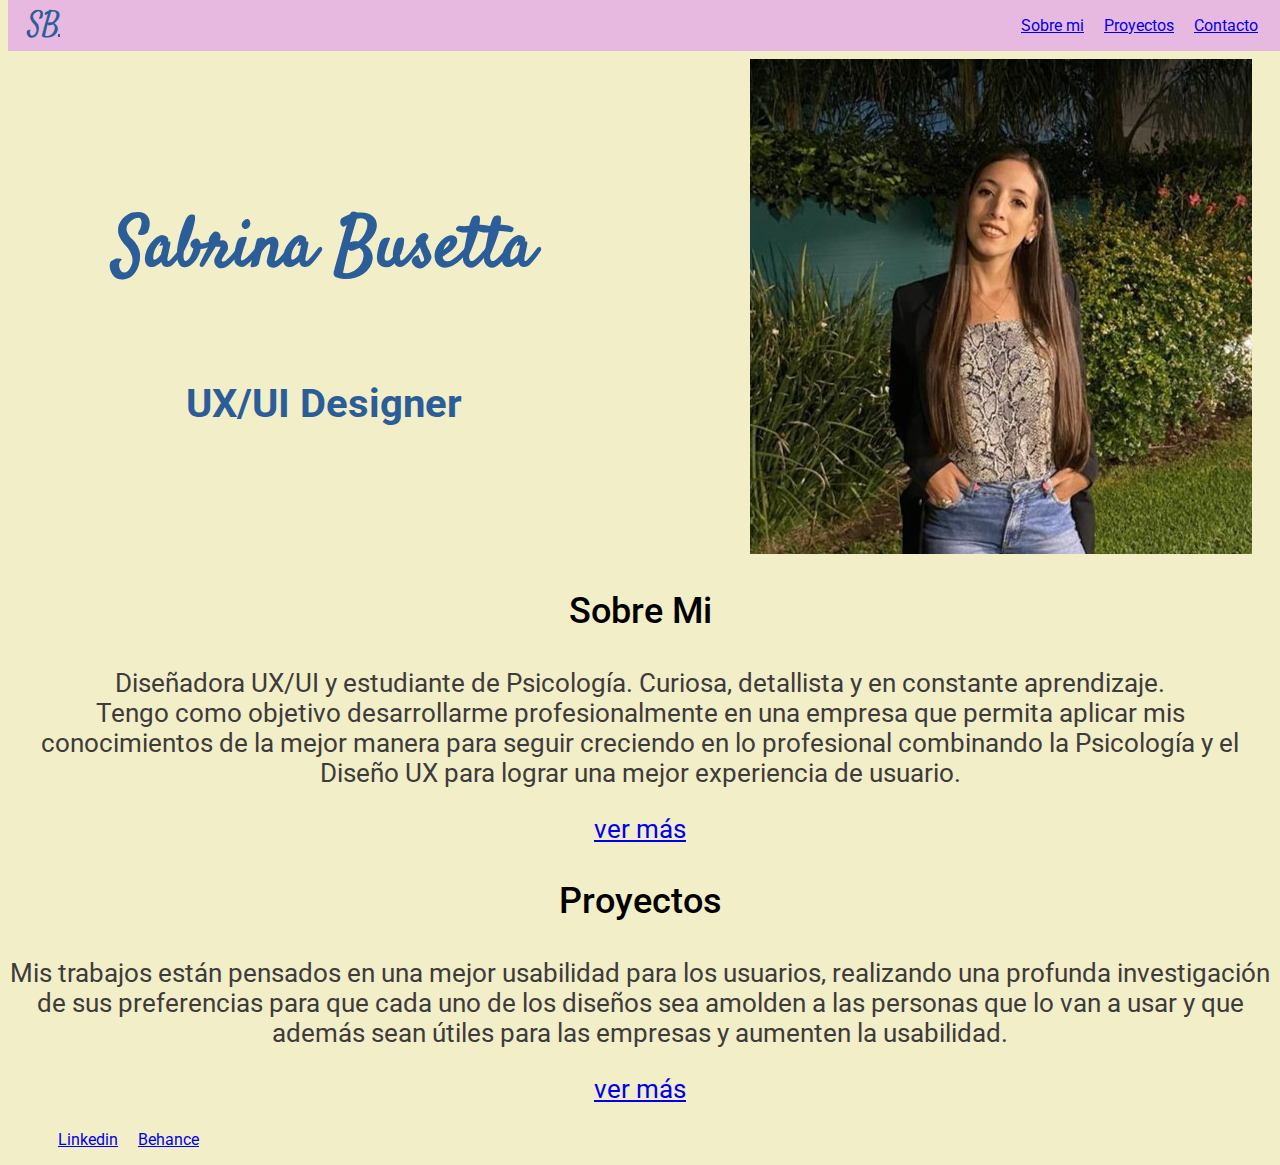
==== index.html @ 0baff555 "primer commit" ====
<!DOCTYPE html>
<html lang="en">

<head>
    <meta charset="UTF-8">
    <meta name="viewport" content="width=device-width, initial-scale=1.0">
    <link rel="stylesheet" href="./CSS/style.css">
    <title>Home</title>
</head>

<body>
    <header>
        <!-- NavBar -->
        <nav>
            <!-- Flex container -->
            <div class="headerLeft">
                <a class="logo" href="index.html">SB</a>
            </div>
            <ul>
                <!-- Flex item -->
                <li><a href="Pag/Sobre mi.html">Sobre mi</a></li>
                <li><a href="Pag/Proyectos.html">Proyectos</a></li>
                <li><a href="Pag/contacto.html">Contacto</a></li>
            </ul>
        </nav>
    </header>

    <main>
        <!-- Contenido principal -->
        <section class="principal">
            <Article class="articleLeft">
                <h1>Sabrina Busetta</h1>
                <h2>UX/UI Designer</h2>
            </Article>
            <Article class="articleDerecha">
                <img src="Img/Perfil web.jpg" alt="Foto de perfil"> 
            </Article>
        </section>

        <!-- Contenido secundario -->
        <section>
            <h3>Sobre Mi</h3>
            <Article class="parrafoGris">
                <p>Diseñadora UX/UI y estudiante de Psicología. Curiosa, detallista y en constante aprendizaje.
                    <br>Tengo como objetivo desarrollarme profesionalmente en una empresa que permita aplicar mis
                    conocimientos de la mejor manera para seguir creciendo en lo profesional combinando la Psicología y
                    el Diseño UX para lograr una mejor experiencia de usuario.
                </p>
                <p class="vermasCeleste"><a href="Pag/Sobre mi.html">ver más</a></p>
            </Article>
        </section>
        <section>
            <h3>Proyectos</h3>
            <article class="parrafoGris">
                <p>Mis trabajos están pensados en una mejor usabilidad para los usuarios, realizando una profunda
                    investigación de sus preferencias para que cada uno de los diseños sea amolden a las personas que lo
                    van a usar y que además sean útiles para las empresas y aumenten la usabilidad.</p>
                <p class="vermasCeleste"><a href="Pag/Proyectos.html">ver más</a></p>
            </article>
        </section>
    </main>

    <!-- Pie de pag -->
    <footer>
        <ul>
            <li><a href="https://www.linkedin.com/in/sabribusetta/" target="_blank">Linkedin</a></li>
            <li><a href="https://www.behance.net/sabribusetta" target="_blank">Behance</a></li>
        </ul>
    </footer>
</body>

</html>
---- CSS/style.css ----
@import url('https://fonts.googleapis.com/css2?family=Satisfy&display=swap');
@import url('https://fonts.googleapis.com/css2?family=Roboto:ital,wght@0,100;0,300;0,400;0,500;0,700;0,900;1,100;1,300;1,400;1,500;1,700;1,900&family=Satisfy&display=swap');

* {
    box-sizing: border-box
}
/* selector por ID*/


/* Selector de Class */

.logo {
    color: #2B5D98;
    font-size: 30px;
    font-family: 'Satisfy', cursive; 
    text-align: left;
}
.parrafoGris {
    color: #3D3B3B;
    font-size: 26px;
    font-family: 'Roboto', sans-serif;
    text-align: center;
}
.vermasCeleste {
    color: #2B5D98;
    text-align:center;
}
.tituloPrincipal {
    text-align: center;
    color: #2B5D98;
}
.tituloProyectos {
    color: #2B5D98;
    font-size: 40px;
    font-family: 'Roboto', sans-serif;
    font-weight: 700;
    text-align:center;
}
.Descripcionproyectoderecha {
    text-align: right; 
}

.centrar { 
    text-align: center;
}

.portada {
    padding: 51px 20px;
    height: 150vh;
    display: flex;
    flex-direction: column;
    justify-content: center;
    align-items: flex-start;
}


/* Etiquetas */
header {
    background-color: #E7B9E0;
    width: 100%;
    top: 0;
    position: fixed;

}
body {
    background-color: #f2eec7;
    font-family: 'Roboto', sans-serif;
}

h1 {
    color: #2B5D98;
    font-size: 70px;
    font-family: 'Satisfy', cursive;
}

main section h2 { 
    color: #2B5D98;
}

h2 {
    font-size: 40px;
}

h3 {
    font-size: 36px;
    font-weight: 500;
    text-align: center;
}

/* Listas*/

nav {
    display: flex;
    justify-content: space-between

}
header nav ul {
    display: flex;
    list-style-type: none;
    padding: 0 20px;
    justify-content: end;
}

header .headerLeft {
    width: 50%;
    display: flex;
    align-items: center;
    padding: 0 20px;

}

.principal {
    display: flex;
    justify-content: space-between
}

section .articleLeft {
    width: 50%;
    display: flex;
    flex-direction: column;
    align-items: center;
    justify-content: center;
    padding: 51px 20px 0;
}

section .articleDerecha {
    display: flex;
    list-style-type: none;
    padding:  51px 20px 0;
    justify-content: end;
}

ul li a {
    list-style-type: none;
    display: flex;
    margin: 0 10px;
}
form {
    text-align: center;
}

footer ul {
    display: flex;
    list-style-type: none;
}
 /***Revisar***/
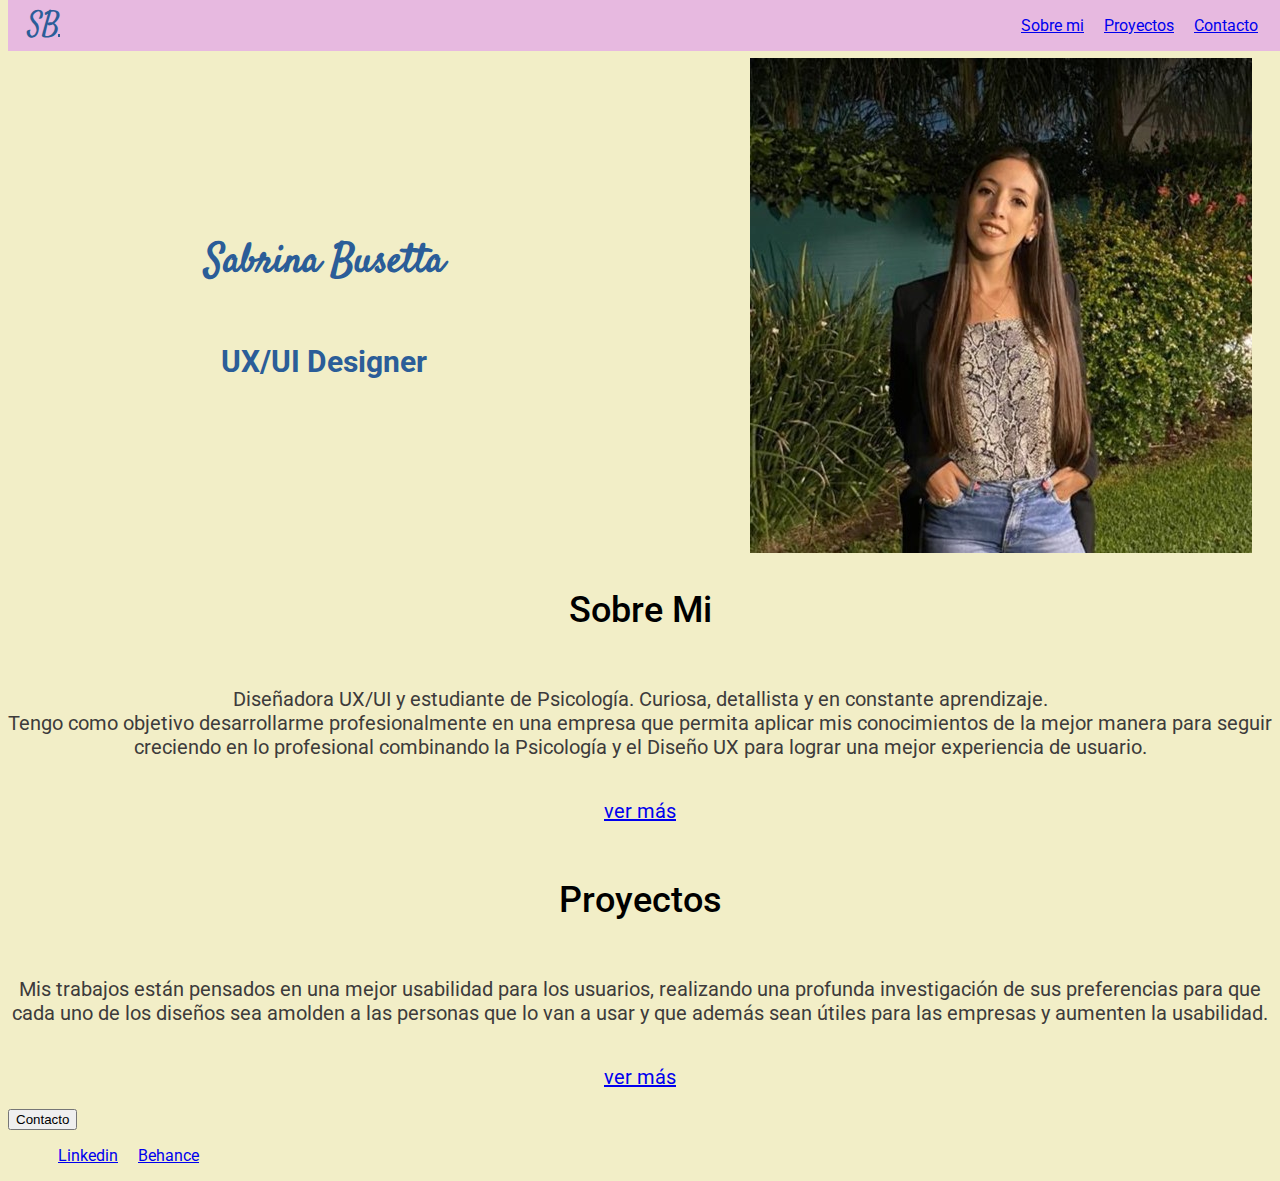
==== commit 94e0a767: "agrego scss secundarios" ====
--- a/index.html
+++ b/index.html
@@ -58,6 +58,9 @@
                 <p class="vermasCeleste"><a href="Pag/Proyectos.html">ver más</a></p>
             </article>
         </section>
+        <div>
+            <input type="button" value="Contacto">
+        </div>
     </main>
 
     <!-- Pie de pag -->
--- a/CSS/style.css
+++ b/CSS/style.css
@@ -1,146 +1,265 @@
-@import url('https://fonts.googleapis.com/css2?family=Satisfy&display=swap');
-@import url('https://fonts.googleapis.com/css2?family=Roboto:ital,wght@0,100;0,300;0,400;0,500;0,700;0,900;1,100;1,300;1,400;1,500;1,700;1,900&family=Satisfy&display=swap');
-
+@import url("https://fonts.googleapis.com/css2?family=Satisfy&display=swap");
+@import url("https://fonts.googleapis.com/css2?family=Roboto:ital,wght@0,100;0,300;0,400;0,500;0,700;0,900;1,100;1,300;1,400;1,500;1,700;1,900&family=Satisfy&display=swap");
+header .headerLeft {
+  width: 50%;
+  display: flex;
+  align-items: center;
+  padding: 0 20px;
+}
+
+/* Etiquetas */
+header {
+  background-color: #E7B9E0;
+  width: 100%;
+  top: 0;
+  position: fixed;
+}
+
+header nav ul {
+  display: flex;
+  list-style-type: none;
+  padding: 0 20px;
+  justify-content: end;
+}
+
+nav {
+  display: flex;
+  justify-content: space-between;
+}
+
+@media screen and (max-width: 780px) {
+  header .headerLeft {
+    width: 100%;
+    display: flex;
+    align-items: center;
+    padding: 0 20px;
+  }
+  nav {
+    display: flex;
+    flex-direction: column;
+    align-items: center;
+  }
+}
+@media screen and (max-width: 480px) {
+  header nav ul {
+    display: flex;
+    list-style-type: none;
+    padding: 0 20px;
+    flex-direction: column;
+  }
+  nav {
+    display: flex;
+    flex-direction: column;
+    align-items: flex-start;
+  }
+}
+section .articleLeft {
+  width: 50%;
+  display: flex;
+  flex-direction: column;
+  align-items: center;
+  justify-content: center;
+  padding: 50px 20px 0;
+}
+
+section .articleDerecha {
+  display: flex;
+  list-style-type: none;
+  padding: 50px 20px 0;
+  justify-content: end;
+}
+
+main section h2 {
+  color: #2B5D98;
+}
+
+@media screen and (max-width: 780px) {
+  section .articleLeft {
+    width: 100%;
+    display: flex;
+    flex-direction: column;
+    align-items: center;
+    justify-content: center;
+    padding: 30px 0 0;
+  }
+}
+@media screen and (max-width: 480px) {
+  section .articleLeft {
+    width: 100%;
+    display: flex;
+    flex-direction: column;
+    align-items: center;
+    justify-content: center;
+    padding: 90px 0 0;
+  }
+}
+footer ul {
+  display: flex;
+  list-style-type: none;
+}
+
+.proyecto {
+  width: 100%;
+  display: grid;
+  align-items: center;
+  grid-template-areas: "titulo    titulo" "subtitulo img";
+  grid-template-columns: 1fr 1fr;
+  grid-template-rows: auto;
+}
+
+@media screen and (max-width: 780px) {
+  .proyecto {
+    width: 100%;
+    display: grid;
+    align-items: center;
+    grid-template-areas: "titulo" "img" "subtitulo";
+    grid-template-columns: 1fr;
+    grid-template-rows: auto;
+  }
+}
 * {
-    box-sizing: border-box
-}
-/* selector por ID*/
-
+  box-sizing: border-box;
+}
 
 /* Selector de Class */
-
 .logo {
-    color: #2B5D98;
-    font-size: 30px;
-    font-family: 'Satisfy', cursive; 
-    text-align: left;
-}
+  color: #2B5D98;
+  font-size: 30px;
+  font-family: "Satisfy", cursive;
+  text-align: left;
+}
+
 .parrafoGris {
-    color: #3D3B3B;
-    font-size: 26px;
-    font-family: 'Roboto', sans-serif;
-    text-align: center;
-}
+  display: flex;
+  justify-content: center;
+  color: #3D3B3B;
+  font-size: 20px;
+  font-family: "Roboto", sans-serif;
+  text-align: center;
+  flex-direction: column;
+}
+
 .vermasCeleste {
-    color: #2B5D98;
-    text-align:center;
-}
+  color: #2B5D98;
+  text-align: center;
+}
+
 .tituloPrincipal {
+  display: flex;
+  justify-content: center;
+  padding: 0;
+  text-align: center;
+  color: #2B5D98;
+}
+
+.tituloProyectos {
+  color: #2B5D98;
+  font-size: 40px;
+  font-family: "Roboto", sans-serif;
+  font-weight: 700;
+  text-align: center;
+  width: auto;
+  display: grid;
+  grid-area: titulo;
+}
+
+.Descripcionproyectoderecha {
+  width: 100%;
+  padding: 5%;
+  text-align: left;
+  display: grid;
+  grid-area: img;
+}
+
+.imgProyecto {
+  width: 100%;
+  padding: 5%;
+  display: grid;
+  grid-area: sutitulo;
+}
+
+.centrar {
+  display: flex;
+  justify-content: center;
+  align-items: center;
+  text-align: center;
+  flex-direction: column;
+}
+
+.portada {
+  padding: 51px 20px;
+  height: 150vh;
+  display: flex;
+  flex-direction: column;
+  justify-content: center;
+  align-items: flex-start;
+}
+
+.principal {
+  display: flex;
+  justify-content: space-between;
+}
+
+body {
+  background-color: #f2eec7;
+  font-family: "Roboto", sans-serif;
+}
+
+h1 {
+  color: #2B5D98;
+  font-size: 40px;
+  font-family: "Satisfy", cursive;
+}
+
+h2 {
+  font-size: 30px;
+}
+
+h3 {
+  font-size: 36px;
+  font-weight: 500;
+  text-align: center;
+}
+
+form {
+  text-align: center;
+}
+
+ul li a {
+  list-style-type: none;
+  display: flex;
+  margin: 0 10px;
+}
+
+@media screen and (max-width: 780px) {
+  .principal {
+    display: flex;
+    flex-direction: column;
+    align-items: center;
+  }
+  .tituloPrincipal {
+    display: flex;
+    justify-content: center;
+    padding: 10%;
     text-align: center;
     color: #2B5D98;
-}
-.tituloProyectos {
+  }
+}
+@media screen and (max-width: 480px) {
+  h1 {
     color: #2B5D98;
-    font-size: 40px;
-    font-family: 'Roboto', sans-serif;
-    font-weight: 700;
-    text-align:center;
-}
-.Descripcionproyectoderecha {
-    text-align: right; 
-}
-
-.centrar { 
+    font-size: 60px;
+    font-family: "Satisfy", cursive;
+    margin: 10% 0;
     text-align: center;
-}
-
-.portada {
-    padding: 51px 20px;
-    height: 150vh;
-    display: flex;
-    flex-direction: column;
-    justify-content: center;
-    align-items: flex-start;
-}
-
-
-/* Etiquetas */
-header {
-    background-color: #E7B9E0;
-    width: 100%;
-    top: 0;
-    position: fixed;
-
-}
-body {
-    background-color: #f2eec7;
-    font-family: 'Roboto', sans-serif;
-}
-
-h1 {
+  }
+  .tituloPrincipal {
+    display: flex;
+    justify-content: center;
+    padding: 20% 0 0;
+    text-align: center;
     color: #2B5D98;
-    font-size: 70px;
-    font-family: 'Satisfy', cursive;
-}
-
-main section h2 { 
-    color: #2B5D98;
-}
-
-h2 {
-    font-size: 40px;
-}
-
-h3 {
-    font-size: 36px;
-    font-weight: 500;
-    text-align: center;
-}
-
-/* Listas*/
-
-nav {
-    display: flex;
-    justify-content: space-between
-
-}
-header nav ul {
-    display: flex;
-    list-style-type: none;
-    padding: 0 20px;
-    justify-content: end;
-}
-
-header .headerLeft {
-    width: 50%;
-    display: flex;
-    align-items: center;
-    padding: 0 20px;
-
-}
-
-.principal {
-    display: flex;
-    justify-content: space-between
-}
-
-section .articleLeft {
-    width: 50%;
-    display: flex;
-    flex-direction: column;
-    align-items: center;
-    justify-content: center;
-    padding: 51px 20px 0;
-}
-
-section .articleDerecha {
-    display: flex;
-    list-style-type: none;
-    padding:  51px 20px 0;
-    justify-content: end;
-}
-
-ul li a {
-    list-style-type: none;
-    display: flex;
-    margin: 0 10px;
-}
-form {
-    text-align: center;
-}
-
-footer ul {
-    display: flex;
-    list-style-type: none;
-}
- /***Revisar***/
+  }
+}
+
+/*# sourceMappingURL=style.css.map */
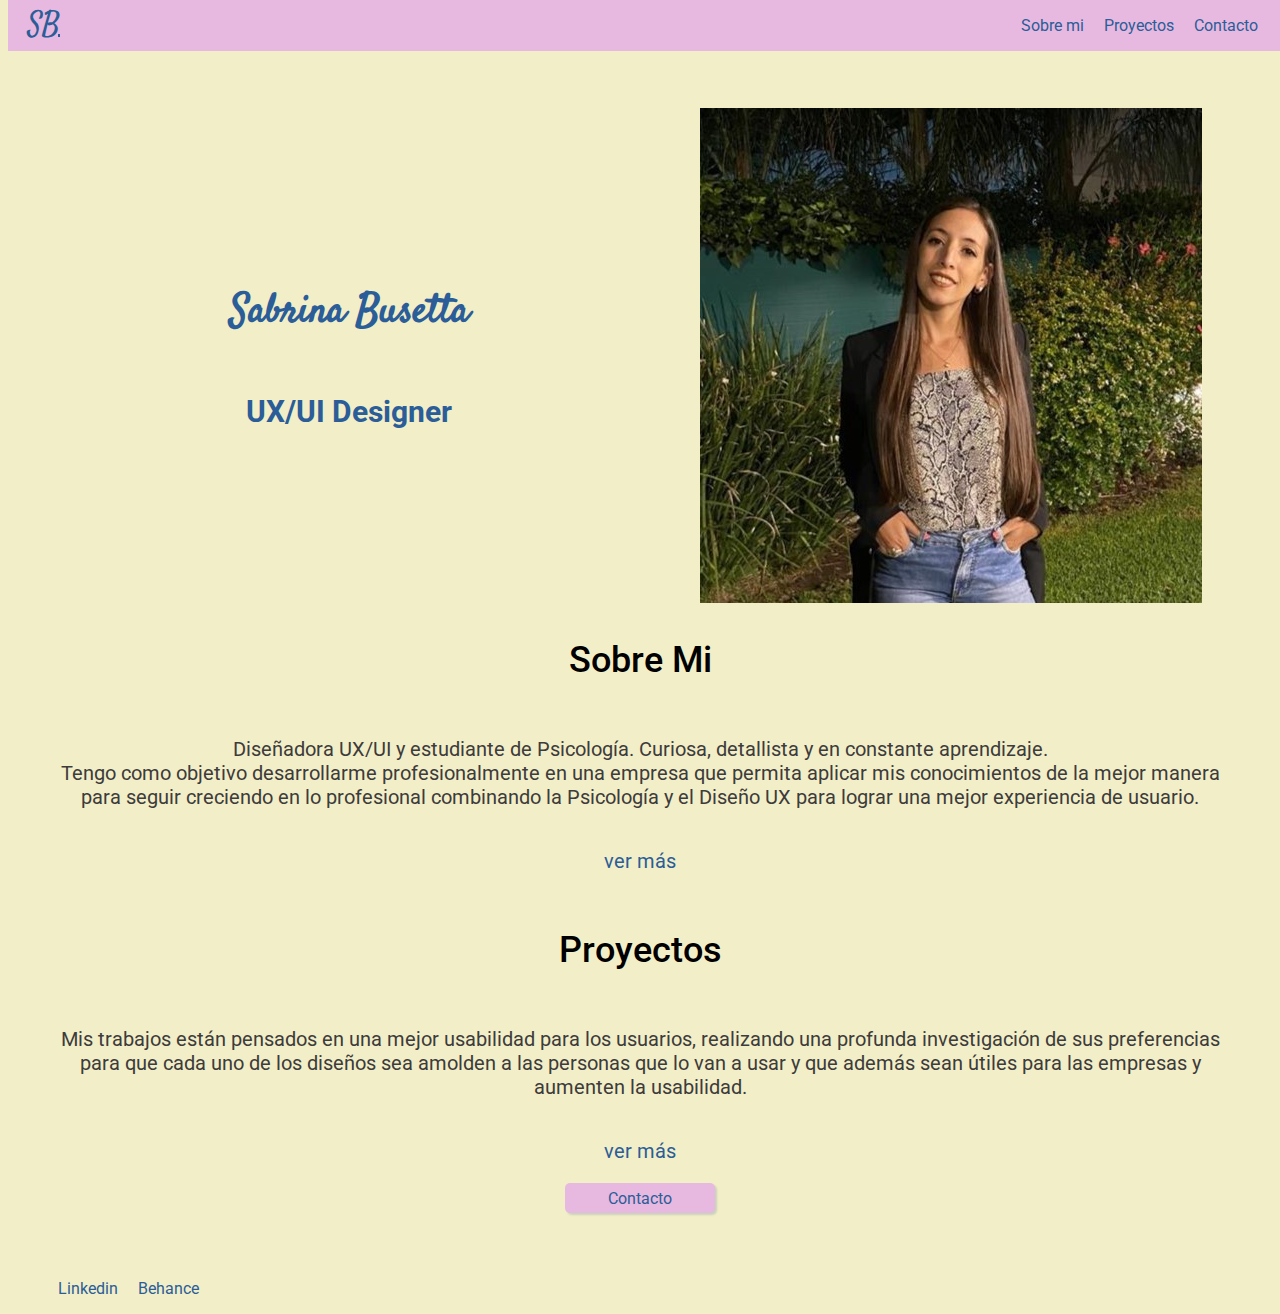
==== commit 9db75a4a: "Cambios en css" ====
--- a/index.html
+++ b/index.html
@@ -46,7 +46,7 @@
                     conocimientos de la mejor manera para seguir creciendo en lo profesional combinando la Psicología y
                     el Diseño UX para lograr una mejor experiencia de usuario.
                 </p>
-                <p class="vermasCeleste"><a href="Pag/Sobre mi.html">ver más</a></p>
+                <p> <a class="vermasCeleste" href="Pag/Sobre mi.html">ver más</a></p>
             </Article>
         </section>
         <section>
@@ -55,11 +55,11 @@
                 <p>Mis trabajos están pensados en una mejor usabilidad para los usuarios, realizando una profunda
                     investigación de sus preferencias para que cada uno de los diseños sea amolden a las personas que lo
                     van a usar y que además sean útiles para las empresas y aumenten la usabilidad.</p>
-                <p class="vermasCeleste"><a href="Pag/Proyectos.html">ver más</a></p>
+                <p> <a class="vermasCeleste" href="Pag/Proyectos.html">ver más</a></p>
             </article>
         </section>
-        <div>
-            <input type="button" value="Contacto">
+        <div class="centrar">
+            <a href="Pag/contacto.html" class="boton1">Contacto</a>
         </div>
     </main>
 
--- a/CSS/style.css
+++ b/CSS/style.css
@@ -1,126 +1,90 @@
 @import url("https://fonts.googleapis.com/css2?family=Satisfy&display=swap");
 @import url("https://fonts.googleapis.com/css2?family=Roboto:ital,wght@0,100;0,300;0,400;0,500;0,700;0,900;1,100;1,300;1,400;1,500;1,700;1,900&family=Satisfy&display=swap");
-header .headerLeft {
+* {
+  box-sizing: border-box;
+}
+
+body {
+  background-color: #f2eec7;
+  font-family: "Roboto", sans-serif;
+}
+
+h1 {
+  color: #2B5D98;
+  font-size: 40px;
+  font-family: "Satisfy", cursive;
+}
+
+h2 {
+  font-size: 30px;
+}
+
+h3 {
+  font-size: 36px;
+  font-weight: 500;
+  text-align: center;
+}
+
+form {
+  text-align: center;
+}
+
+ul li a {
+  list-style-type: none;
+  display: flex;
+  margin: 0 10px;
+}
+
+@media screen and (max-width: 480px) {
+  h1 {
+    color: #2B5D98;
+    font-size: 60px;
+    font-family: "Satisfy", cursive;
+    margin: 10% 0;
+    text-align: center;
+  }
+}
+section .articleLeft {
+  display: flex;
+  justify-content: center;
+  flex-direction: column;
+  flex-wrap: nowrap;
+  align-items: center;
   width: 50%;
-  display: flex;
-  align-items: center;
-  padding: 0 20px;
-}
-
-/* Etiquetas */
-header {
-  background-color: #E7B9E0;
-  width: 100%;
-  top: 0;
-  position: fixed;
-}
-
-header nav ul {
-  display: flex;
-  list-style-type: none;
-  padding: 0 20px;
+  padding: 50px 20px 0;
+}
+section .articleDerecha {
+  display: flex;
   justify-content: end;
-}
-
-nav {
-  display: flex;
-  justify-content: space-between;
-}
-
-@media screen and (max-width: 780px) {
-  header .headerLeft {
-    width: 100%;
-    display: flex;
-    align-items: center;
-    padding: 0 20px;
-  }
-  nav {
-    display: flex;
-    flex-direction: column;
-    align-items: center;
-  }
-}
-@media screen and (max-width: 480px) {
-  header nav ul {
-    display: flex;
-    list-style-type: none;
-    padding: 0 20px;
-    flex-direction: column;
-  }
-  nav {
-    display: flex;
-    flex-direction: column;
-    align-items: flex-start;
-  }
-}
-section .articleLeft {
-  width: 50%;
-  display: flex;
-  flex-direction: column;
-  align-items: center;
-  justify-content: center;
-  padding: 50px 20px 0;
-}
-
-section .articleDerecha {
-  display: flex;
+  flex-direction: row;
+  flex-wrap: wrap;
+  align-items: stretch;
   list-style-type: none;
   padding: 50px 20px 0;
-  justify-content: end;
-}
-
-main section h2 {
-  color: #2B5D98;
 }
 
 @media screen and (max-width: 780px) {
   section .articleLeft {
+    display: flex;
+    justify-content: center;
+    flex-direction: column;
+    flex-wrap: nowrap;
+    align-items: center;
     width: 100%;
-    display: flex;
-    flex-direction: column;
-    align-items: center;
-    justify-content: center;
     padding: 30px 0 0;
   }
 }
 @media screen and (max-width: 480px) {
   section .articleLeft {
+    display: flex;
+    justify-content: center;
+    flex-direction: column;
+    flex-wrap: nowrap;
+    align-items: center;
     width: 100%;
-    display: flex;
-    flex-direction: column;
-    align-items: center;
-    justify-content: center;
     padding: 90px 0 0;
   }
 }
-footer ul {
-  display: flex;
-  list-style-type: none;
-}
-
-.proyecto {
-  width: 100%;
-  display: grid;
-  align-items: center;
-  grid-template-areas: "titulo    titulo" "subtitulo img";
-  grid-template-columns: 1fr 1fr;
-  grid-template-rows: auto;
-}
-
-@media screen and (max-width: 780px) {
-  .proyecto {
-    width: 100%;
-    display: grid;
-    align-items: center;
-    grid-template-areas: "titulo" "img" "subtitulo";
-    grid-template-columns: 1fr;
-    grid-template-rows: auto;
-  }
-}
-* {
-  box-sizing: border-box;
-}
-
 /* Selector de Class */
 .logo {
   color: #2B5D98;
@@ -132,21 +96,32 @@
 .parrafoGris {
   display: flex;
   justify-content: center;
+  flex-direction: column;
+  flex-wrap: nowrap;
+  align-items: stretch;
   color: #3D3B3B;
   font-size: 20px;
   font-family: "Roboto", sans-serif;
   text-align: center;
-  flex-direction: column;
+  text-decoration: none;
 }
 
 .vermasCeleste {
   color: #2B5D98;
-  text-align: center;
+  text-decoration: none;
+  display: flex;
+  justify-content: center;
+  flex-direction: row;
+  flex-wrap: nowrap;
+  align-items: center;
 }
 
 .tituloPrincipal {
   display: flex;
   justify-content: center;
+  flex-direction: row;
+  flex-wrap: nowrap;
+  align-items: stretch;
   padding: 0;
   text-align: center;
   color: #2B5D98;
@@ -181,85 +156,194 @@
 .centrar {
   display: flex;
   justify-content: center;
-  align-items: center;
-  text-align: center;
   flex-direction: column;
-}
-
-.portada {
-  padding: 51px 20px;
-  height: 150vh;
-  display: flex;
-  flex-direction: column;
-  justify-content: center;
-  align-items: flex-start;
+  flex-wrap: nowrap;
+  align-items: center;
+  text-align: center;
 }
 
 .principal {
   display: flex;
   justify-content: space-between;
-}
-
-body {
-  background-color: #f2eec7;
-  font-family: "Roboto", sans-serif;
-}
-
-h1 {
-  color: #2B5D98;
-  font-size: 40px;
-  font-family: "Satisfy", cursive;
-}
-
-h2 {
-  font-size: 30px;
-}
-
-h3 {
-  font-size: 36px;
-  font-weight: 500;
-  text-align: center;
-}
-
-form {
-  text-align: center;
-}
-
-ul li a {
-  list-style-type: none;
-  display: flex;
-  margin: 0 10px;
+  flex-direction: row;
+  flex-wrap: nowrap;
+  align-items: stretch;
+}
+
+.boton {
+  background-color: #E7B9E0;
+  color: #2B5D98;
+  text-decoration: none;
+  border: 0;
+  border-radius: 5px;
+  box-shadow: 2px 2px 2px 0px rgba(43, 93, 152, 0.2);
+  width: 150px;
+  height: 30px;
+}
+
+.boton1 {
+  background-color: #E7B9E0;
+  color: #2B5D98;
+  text-decoration: none;
+  border: 0;
+  border-radius: 5px;
+  box-shadow: 2px 2px 2px 0px rgba(43, 93, 152, 0.2);
+  width: 150px;
+  height: 30px;
+  display: flex;
+  justify-content: center;
+  flex-direction: row;
+  flex-wrap: nowrap;
+  align-items: center;
+}
+
+.centrar-imagen {
+  display: flex;
+  justify-content: center;
+  align-items: center;
 }
 
 @media screen and (max-width: 780px) {
   .principal {
     display: flex;
-    flex-direction: column;
+    justify-content: center;
+    flex-direction: column;
+    flex-wrap: nowrap;
     align-items: center;
   }
   .tituloPrincipal {
     display: flex;
     justify-content: center;
+    flex-direction: row;
+    flex-wrap: nowrap;
+    align-items: stretch;
     padding: 10%;
     text-align: center;
     color: #2B5D98;
   }
 }
 @media screen and (max-width: 480px) {
-  h1 {
-    color: #2B5D98;
-    font-size: 60px;
-    font-family: "Satisfy", cursive;
-    margin: 10% 0;
-    text-align: center;
-  }
   .tituloPrincipal {
     display: flex;
     justify-content: center;
+    flex-direction: row;
+    flex-wrap: nowrap;
+    align-items: stretch;
     padding: 20% 0 0;
     text-align: center;
     color: #2B5D98;
   }
 }
+header {
+  background-color: #E7B9E0;
+  width: 100%;
+  top: 0;
+  position: fixed;
+}
+header .headerLeft {
+  width: 50%;
+  display: flex;
+  align-items: center;
+  padding: 0 20px;
+}
+header nav ul {
+  color: #2B5D98;
+  display: flex;
+  list-style-type: none;
+  padding: 0 20px;
+  justify-content: end;
+}
+header nav li a {
+  color: #2B5D98;
+  text-decoration: none;
+}
+
+@media screen and (max-width: 780px) {
+  header .headerLeft {
+    width: 100%;
+    display: flex;
+    align-items: center;
+    padding: 0 20px;
+  }
+}
+@media screen and (max-width: 480px) {
+  header nav ul {
+    display: flex;
+    list-style-type: none;
+    padding: 0 20px;
+    flex-direction: column;
+  }
+}
+footer ul {
+  display: flex;
+  list-style-type: none;
+}
+footer li a {
+  color: #2B5D98;
+  text-decoration: none;
+}
+
+.proyecto {
+  width: 100%;
+  display: grid;
+  align-items: center;
+  grid-template-areas: "titulo    titulo" "subtitulo img";
+  grid-template-columns: 1fr 1fr;
+  grid-template-rows: auto;
+}
+
+@media screen and (max-width: 780px) {
+  .proyecto {
+    width: 100%;
+    display: grid;
+    align-items: center;
+    grid-template-areas: "titulo" "img" "subtitulo";
+    grid-template-columns: 1fr;
+    grid-template-rows: auto;
+  }
+}
+main {
+  padding: 50px;
+}
+main section {
+  display: flex;
+  flex-direction: column;
+  align-items: center;
+  justify-content: center;
+}
+main .centrar-imagen {
+  display: block;
+  margin: 0 auto;
+}
+main h2 {
+  color: #2B5D98;
+}
+
+nav {
+  display: flex;
+  justify-content: space-between;
+  flex-direction: row;
+  flex-wrap: nowrap;
+  align-items: stretch;
+}
+
+@media screen and (max-width: 780px) {
+  nav {
+    display: flex;
+    justify-content: center;
+    flex-direction: column;
+    flex-wrap: nowrap;
+    align-items: center;
+  }
+}
+@media screen and (max-width: 480px) {
+  nav {
+    display: flex;
+    justify-content: center;
+    flex-direction: column;
+    flex-wrap: nowrap;
+    align-items: flex-start;
+  }
+}
 
 /*# sourceMappingURL=style.css.map */
